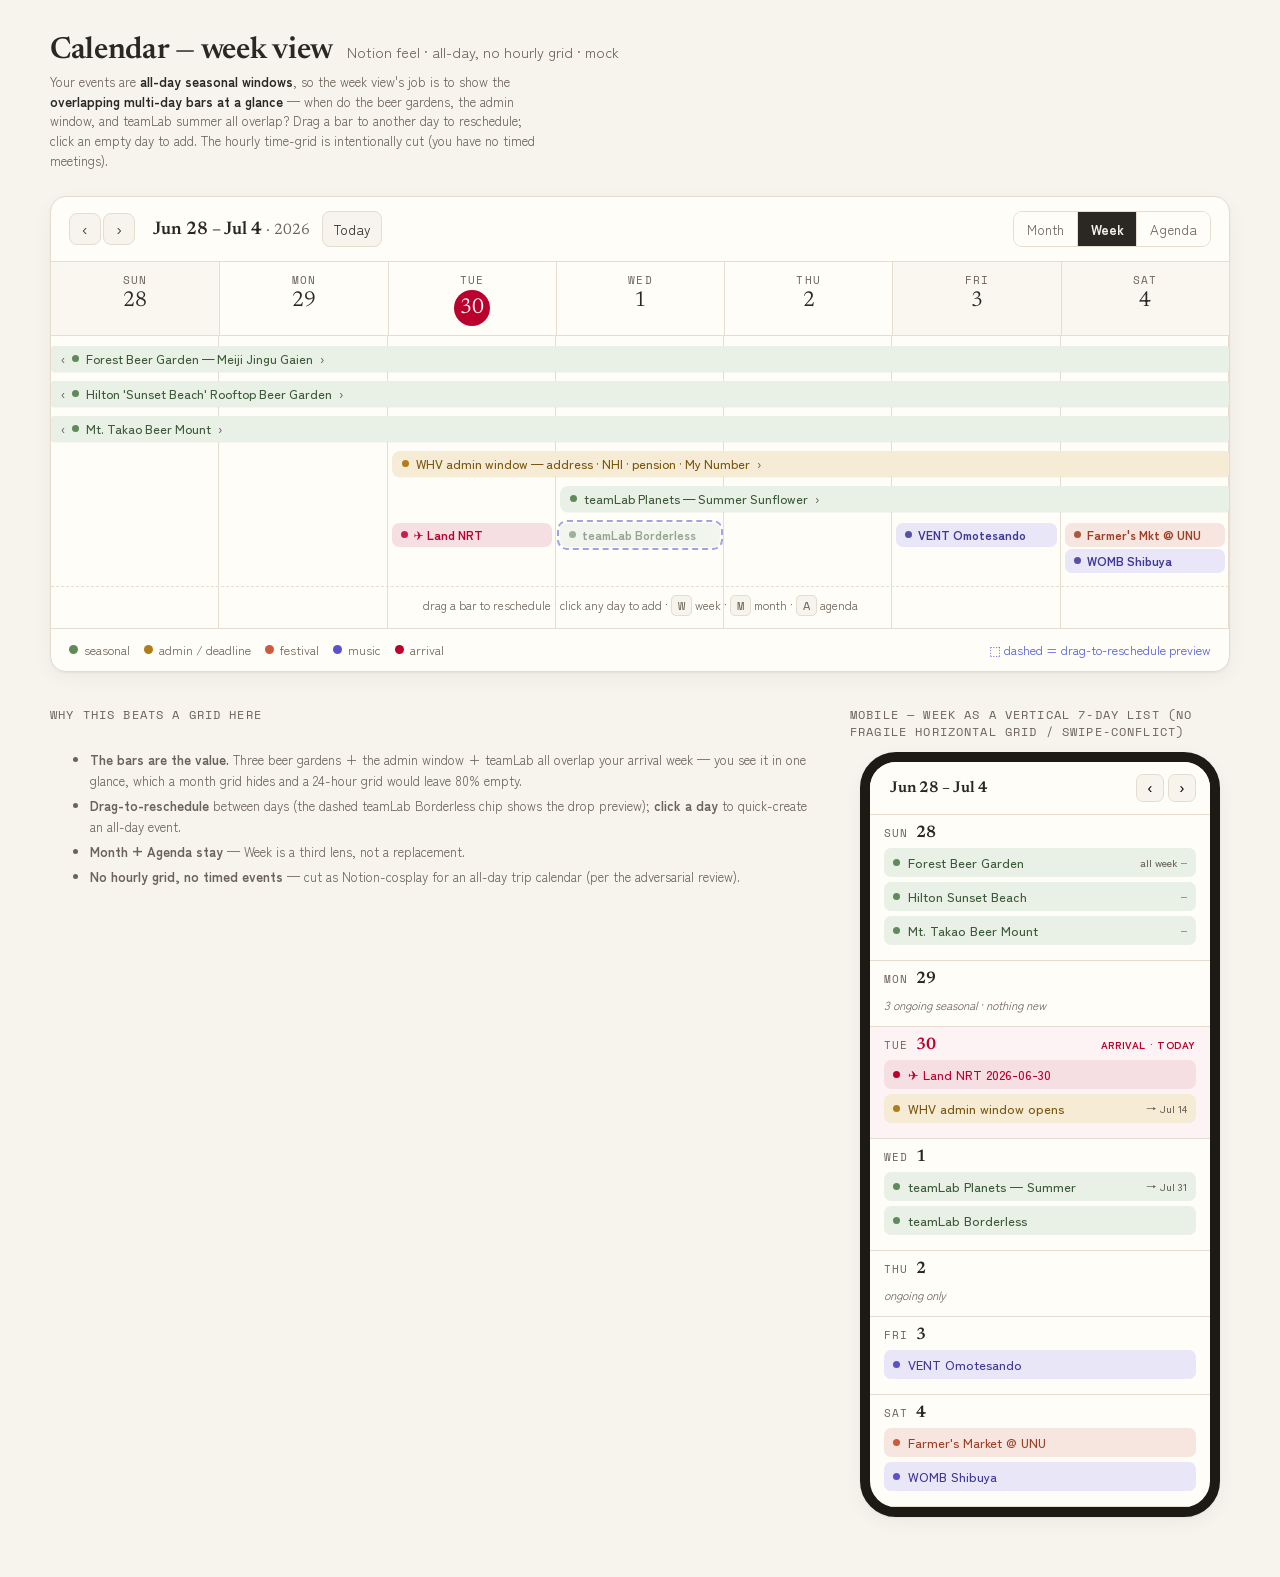
==== docs/mockups/calendar-week.html @ b3aecd59 "docs: calendar week-view mock (v1 — to be revised per review: real --c-* colors, outline-today, lane" ====
<!DOCTYPE html>
<html lang="en">
<head>
<meta charset="UTF-8">
<meta name="viewport" content="width=device-width, initial-scale=1.0">
<title>Calendar — Notion-style week view (mock)</title>
<link rel="preconnect" href="https://fonts.googleapis.com">
<link rel="preconnect" href="https://fonts.gstatic.com" crossorigin>
<link href="https://fonts.googleapis.com/css2?family=Newsreader:opsz,wght@6..72,400;6..72,600&family=Zen+Kaku+Gothic+New:wght@400;500;700&family=Space+Mono:wght@400;700&display=swap" rel="stylesheet">
<style>
  :root{
    --paper:#f7f4ee; --card:#fffdf8; --ink:#2b2824; --ink-soft:#6b6359; --line:#e4ddd0;
    --red:#bc002d; --indigo:#4f5bd5;
    --seasonal:#5f8a5c; --seasonal-bg:#e9f0e6;
    --admin:#b07d18;  --admin-bg:#f6ecd6;
    --festival:#cc5a3c; --festival-bg:#f7e6df;
    --music:#5a52c9;  --music-bg:#e8e6f7;
    --arrival:#bc002d; --arrival-bg:#f6dfe3;
    --r:10px; --shadow:0 1px 2px rgba(60,50,30,.06),0 6px 18px rgba(60,50,30,.05);
  }
  *{box-sizing:border-box;}
  body{margin:0;background:var(--paper);color:var(--ink);font-family:"Zen Kaku Gothic New",system-ui,sans-serif;
    -webkit-font-smoothing:antialiased;padding:36px 28px 60px;}
  .wrap{max-width:1180px;margin:0 auto;}
  .pagehead{display:flex;align-items:baseline;gap:14px;margin-bottom:6px;}
  .pagehead h1{font-family:"Newsreader",serif;font-weight:600;font-size:1.9rem;margin:0;letter-spacing:-.01em;}
  .pagehead .sub{color:var(--ink-soft);font-size:.9rem;}
  .note{color:var(--ink-soft);font-size:.82rem;margin:0 0 26px;max-width:70ch;line-height:1.5;}
  .note b{color:var(--ink);font-weight:700;}

  /* ---- toolbar ---- */
  .cal{background:var(--card);border:1px solid var(--line);border-radius:16px;box-shadow:var(--shadow);overflow:hidden;}
  .toolbar{display:flex;align-items:center;gap:12px;padding:14px 18px;border-bottom:1px solid var(--line);}
  .nav{display:flex;align-items:center;gap:2px;}
  .nav button{font:inherit;width:32px;height:32px;border:1px solid var(--line);background:var(--paper);border-radius:8px;cursor:pointer;color:var(--ink);font-size:1rem;line-height:1;}
  .nav button:hover{border-color:var(--ink-soft);}
  .range{font-family:"Newsreader",serif;font-size:1.15rem;font-weight:600;margin-left:6px;}
  .range em{font-style:normal;color:var(--ink-soft);font-weight:400;font-size:.95rem;}
  .seg{display:flex;border:1px solid var(--line);border-radius:9px;overflow:hidden;margin-left:auto;}
  .seg button{font:inherit;font-size:.84rem;padding:.42rem .8rem;border:none;background:var(--card);color:var(--ink-soft);cursor:pointer;}
  .seg button+button{border-left:1px solid var(--line);}
  .seg button.on{background:var(--ink);color:var(--paper);font-weight:600;}
  .today-btn{font:inherit;font-size:.84rem;padding:.42rem .7rem;border:1px solid var(--line);background:var(--paper);border-radius:8px;cursor:pointer;color:var(--ink);}

  /* ---- week grid ---- */
  .daysrow{display:grid;grid-template-columns:repeat(7,1fr);border-bottom:1px solid var(--line);}
  .dayhd{padding:10px 8px 9px;text-align:center;border-left:1px solid var(--line);}
  .dayhd:first-child{border-left:none;}
  .dayhd .dn{font-family:"Space Mono",monospace;font-size:.66rem;letter-spacing:.12em;text-transform:uppercase;color:var(--ink-soft);}
  .dayhd .dd{font-family:"Newsreader",serif;font-size:1.35rem;line-height:1.1;margin-top:2px;}
  .dayhd.today .dd{display:inline-block;background:var(--red);color:#fff;border-radius:50%;width:36px;height:36px;line-height:36px;}
  .dayhd.weekend{background:#faf7f0;}

  .allday{position:relative;display:grid;grid-template-columns:repeat(7,1fr);gap:5px 0;padding:8px 0 10px;background:linear-gradient(#fffdf8,#fffdf8);}
  /* column guide lines */
  .allday::before{content:"";position:absolute;inset:0;background:
    repeating-linear-gradient(90deg,transparent 0,transparent calc(100%/7 - 1px),var(--line) calc(100%/7 - 1px),var(--line) calc(100%/7));
    pointer-events:none;}
  .lane{grid-column:1/8;display:grid;grid-template-columns:repeat(7,1fr);align-items:center;height:30px;position:relative;z-index:1;}
  .bar{margin:0 4px;height:26px;display:flex;align-items:center;gap:7px;padding:0 10px;border-radius:8px;
    font-size:.78rem;font-weight:500;white-space:nowrap;overflow:hidden;cursor:grab;
    box-shadow:0 1px 0 rgba(0,0,0,.03);}
  .bar .dot{width:7px;height:7px;border-radius:50%;flex:0 0 auto;}
  .bar.cont-l{border-top-left-radius:3px;border-bottom-left-radius:3px;margin-left:0;}
  .bar.cont-r{border-top-right-radius:3px;border-bottom-right-radius:3px;margin-right:0;}
  .bar .arr{color:var(--ink-soft);font-size:.7rem;}
  .b-seasonal{background:var(--seasonal-bg);color:#3c5a3a;} .b-seasonal .dot{background:var(--seasonal);}
  .b-admin{background:var(--admin-bg);color:#7a5710;} .b-admin .dot{background:var(--admin);}
  .b-festival{background:var(--festival-bg);color:#9c3f26;} .b-festival .dot{background:var(--festival);}
  .b-music{background:var(--music-bg);color:#3f3895;} .b-music .dot{background:var(--music);}
  /* a single-day chip sits in one column */
  .chips{grid-column:1/8;display:grid;grid-template-columns:repeat(7,1fr);align-items:start;padding-top:2px;position:relative;z-index:1;}
  .chip{margin:2px 4px;height:24px;border-radius:7px;display:flex;align-items:center;gap:6px;padding:0 9px;font-size:.76rem;font-weight:600;white-space:nowrap;overflow:hidden;cursor:grab;}
  .chip.arrival{background:var(--arrival-bg);color:var(--arrival);}
  .chip.festival{background:var(--festival-bg);color:#9c3f26;}
  .chip.music{background:var(--music-bg);color:#3f3895;}
  .chip.seasonal{background:var(--seasonal-bg);color:#3c5a3a;}
  .chip .dot{width:7px;height:7px;border-radius:50%;background:currentColor;flex:0 0 auto;opacity:.85;}

  /* drag ghost suggestion */
  .ghost{outline:2px dashed var(--indigo);outline-offset:1px;opacity:.55;}
  .addhint{grid-column:1/8;text-align:center;color:var(--ink-soft);font-size:.74rem;padding:9px 0 4px;border-top:1px dashed var(--line);margin-top:6px;}
  .addhint kbd{font-family:"Space Mono",monospace;background:var(--paper);border:1px solid var(--line);border-radius:5px;padding:1px 6px;font-size:.72rem;}

  /* legend */
  .legend{display:flex;flex-wrap:wrap;gap:14px;padding:12px 18px;border-top:1px solid var(--line);font-size:.78rem;color:var(--ink-soft);}
  .legend span{display:inline-flex;align-items:center;gap:6px;}
  .legend i{width:9px;height:9px;border-radius:50%;}

  /* ---- mobile panel ---- */
  .panels{display:grid;grid-template-columns:1fr 380px;gap:30px;align-items:start;margin-top:34px;}
  @media(max-width:1080px){.panels{grid-template-columns:1fr;}}
  .panel-label{font-family:"Space Mono",monospace;font-size:.72rem;letter-spacing:.1em;text-transform:uppercase;color:var(--ink-soft);margin:0 0 12px;}
  .phone{width:360px;margin:0 auto;border:10px solid #1d1a16;border-radius:36px;background:var(--card);overflow:hidden;box-shadow:var(--shadow);}
  .phone .ptop{background:var(--card);border-bottom:1px solid var(--line);padding:12px 14px;display:flex;align-items:center;gap:8px;}
  .phone .ptop .range{font-size:.98rem;}
  .phone .pnav{margin-left:auto;display:flex;gap:4px;}
  .phone .pnav button{width:28px;height:28px;border:1px solid var(--line);background:var(--paper);border-radius:7px;font-size:.9rem;cursor:pointer;}
  .mday{border-bottom:1px solid var(--line);padding:10px 14px;}
  .mday.today{background:#fdf3f4;}
  .mday .mh{display:flex;align-items:baseline;gap:8px;margin-bottom:7px;}
  .mday .mh .mdn{font-family:"Space Mono",monospace;font-size:.66rem;letter-spacing:.1em;text-transform:uppercase;color:var(--ink-soft);}
  .mday .mh .mdd{font-family:"Newsreader",serif;font-size:1.05rem;font-weight:600;}
  .mday.today .mh .mdd{color:var(--red);}
  .mday .mh .mtoday{margin-left:auto;font-size:.64rem;color:var(--red);font-weight:700;letter-spacing:.06em;}
  .mev{display:flex;align-items:center;gap:8px;padding:5px 9px;border-radius:7px;font-size:.8rem;font-weight:500;margin-bottom:5px;}
  .mev .dot{width:7px;height:7px;border-radius:50%;flex:0 0 auto;}
  .mev .cont{margin-left:auto;color:var(--ink-soft);font-size:.66rem;}
  .mev.s{background:var(--seasonal-bg);color:#3c5a3a;} .mev.s .dot{background:var(--seasonal);}
  .mev.a{background:var(--admin-bg);color:#7a5710;} .mev.a .dot{background:var(--admin);}
  .mev.f{background:var(--festival-bg);color:#9c3f26;} .mev.f .dot{background:var(--festival);}
  .mev.m{background:var(--music-bg);color:#3f3895;} .mev.m .dot{background:var(--music);}
  .mev.ar{background:var(--arrival-bg);color:var(--arrival);} .mev.ar .dot{background:var(--arrival);}
  .mempty{color:var(--ink-soft);font-size:.74rem;font-style:italic;padding:2px 0 3px;}
  .callouts{margin-top:26px;font-size:.82rem;color:var(--ink-soft);line-height:1.6;}
  .callouts li{margin-bottom:4px;}
</style>
</head>
<body>
<div class="wrap">
  <div class="pagehead"><h1>Calendar — week view</h1><span class="sub">Notion feel · all-day, no hourly grid · mock</span></div>
  <p class="note">Your events are <b>all-day seasonal windows</b>, so the week view's job is to show the <b>overlapping multi-day bars at a glance</b> — when do the beer gardens, the admin window, and teamLab summer all overlap? Drag a bar to another day to reschedule; click an empty day to add. The hourly time-grid is intentionally cut (you have no timed meetings).</p>

  <!-- ===================== DESKTOP WEEK ===================== -->
  <div class="cal">
    <div class="toolbar">
      <div class="nav"><button aria-label="Previous week">‹</button><button aria-label="Next week">›</button></div>
      <span class="range">Jun 28 – Jul 4 <em>· 2026</em></span>
      <button class="today-btn">Today</button>
      <div class="seg"><button>Month</button><button class="on">Week</button><button>Agenda</button></div>
    </div>

    <div class="daysrow">
      <div class="dayhd weekend"><div class="dn">Sun</div><div class="dd">28</div></div>
      <div class="dayhd"><div class="dn">Mon</div><div class="dd">29</div></div>
      <div class="dayhd today"><div class="dn">Tue</div><div class="dd">30</div></div>
      <div class="dayhd"><div class="dn">Wed</div><div class="dd">1</div></div>
      <div class="dayhd"><div class="dn">Thu</div><div class="dd">2</div></div>
      <div class="dayhd weekend"><div class="dn">Fri</div><div class="dd">3</div></div>
      <div class="dayhd weekend"><div class="dn">Sat</div><div class="dd">4</div></div>
    </div>

    <div class="allday">
      <!-- multi-day seasonal bars (span columns; cont arrows = continues beyond the week) -->
      <div class="lane"><div class="bar b-seasonal cont-l cont-r" style="grid-column:1/8"><span class="arr">‹</span><span class="dot"></span>Forest Beer Garden — Meiji Jingu Gaien<span class="arr">›</span></div></div>
      <div class="lane"><div class="bar b-seasonal cont-l cont-r" style="grid-column:1/8"><span class="arr">‹</span><span class="dot"></span>Hilton 'Sunset Beach' Rooftop Beer Garden<span class="arr">›</span></div></div>
      <div class="lane"><div class="bar b-seasonal cont-l cont-r" style="grid-column:1/8"><span class="arr">‹</span><span class="dot"></span>Mt. Takao Beer Mount<span class="arr">›</span></div></div>
      <div class="lane"><div class="bar b-admin cont-r" style="grid-column:3/8"><span class="dot"></span>WHV admin window — address · NHI · pension · My Number<span class="arr">›</span></div></div>
      <div class="lane"><div class="bar b-seasonal cont-r" style="grid-column:4/8"><span class="dot"></span>teamLab Planets — Summer Sunflower<span class="arr">›</span></div></div>
      <!-- single-day chips, each in its own column -->
      <div class="chips">
        <div></div><div></div>
        <div><div class="chip arrival"><span class="dot"></span>✈ Land NRT</div></div>
        <div><div class="chip seasonal ghost"><span class="dot"></span>teamLab Borderless</div></div>
        <div></div>
        <div><div class="chip music"><span class="dot"></span>VENT Omotesando</div></div>
        <div><div class="chip festival"><span class="dot"></span>Farmer's Mkt @ UNU</div><div class="chip music"><span class="dot"></span>WOMB Shibuya</div></div>
      </div>
      <div class="addhint">drag a bar to reschedule · click any day to add · <kbd>W</kbd> week · <kbd>M</kbd> month · <kbd>A</kbd> agenda</div>
    </div>

    <div class="legend">
      <span><i style="background:var(--seasonal)"></i>seasonal</span>
      <span><i style="background:var(--admin)"></i>admin / deadline</span>
      <span><i style="background:var(--festival)"></i>festival</span>
      <span><i style="background:var(--music)"></i>music</span>
      <span><i style="background:var(--arrival)"></i>arrival</span>
      <span style="margin-left:auto;color:var(--indigo)">⬚ dashed = drag-to-reschedule preview</span>
    </div>
  </div>

  <!-- ===================== MOBILE ===================== -->
  <div class="panels">
    <div>
      <p class="panel-label">Why this beats a grid here</p>
      <ul class="callouts">
        <li><b>The bars are the value.</b> Three beer gardens + the admin window + teamLab all overlap your arrival week — you see it in one glance, which a month grid hides and a 24-hour grid would leave 80% empty.</li>
        <li><b>Drag-to-reschedule</b> between days (the dashed teamLab Borderless chip shows the drop preview); <b>click a day</b> to quick-create an all-day event.</li>
        <li><b>Month + Agenda stay</b> — Week is a third lens, not a replacement.</li>
        <li><b>No hourly grid, no timed events</b> — cut as Notion-cosplay for an all-day trip calendar (per the adversarial review).</li>
      </ul>
    </div>
    <div>
      <p class="panel-label">Mobile — week as a vertical 7-day list (no fragile horizontal grid / swipe-conflict)</p>
      <div class="phone">
        <div class="ptop"><span class="range">Jun 28 – Jul 4</span><div class="pnav"><button>‹</button><button>›</button></div></div>
        <div class="mday"><div class="mh"><span class="mdn">Sun</span><span class="mdd">28</span></div>
          <div class="mev s"><span class="dot"></span>Forest Beer Garden<span class="cont">all week ┄</span></div>
          <div class="mev s"><span class="dot"></span>Hilton Sunset Beach<span class="cont">┄</span></div>
          <div class="mev s"><span class="dot"></span>Mt. Takao Beer Mount<span class="cont">┄</span></div>
        </div>
        <div class="mday"><div class="mh"><span class="mdn">Mon</span><span class="mdd">29</span></div>
          <div class="mempty">3 ongoing seasonal · nothing new</div>
        </div>
        <div class="mday today"><div class="mh"><span class="mdn">Tue</span><span class="mdd">30</span><span class="mtoday">ARRIVAL · TODAY</span></div>
          <div class="mev ar"><span class="dot"></span>✈ Land NRT 2026-06-30</div>
          <div class="mev a"><span class="dot"></span>WHV admin window opens<span class="cont">→ Jul 14</span></div>
        </div>
        <div class="mday"><div class="mh"><span class="mdn">Wed</span><span class="mdd">1</span></div>
          <div class="mev s"><span class="dot"></span>teamLab Planets — Summer<span class="cont">→ Jul 31</span></div>
          <div class="mev s"><span class="dot"></span>teamLab Borderless</div>
        </div>
        <div class="mday"><div class="mh"><span class="mdn">Thu</span><span class="mdd">2</span></div><div class="mempty">ongoing only</div></div>
        <div class="mday"><div class="mh"><span class="mdn">Fri</span><span class="mdd">3</span></div>
          <div class="mev m"><span class="dot"></span>VENT Omotesando</div>
        </div>
        <div class="mday"><div class="mh"><span class="mdn">Sat</span><span class="mdd">4</span></div>
          <div class="mev f"><span class="dot"></span>Farmer's Market @ UNU</div>
          <div class="mev m"><span class="dot"></span>WOMB Shibuya</div>
        </div>
      </div>
    </div>
  </div>
</div>
</body>
</html>
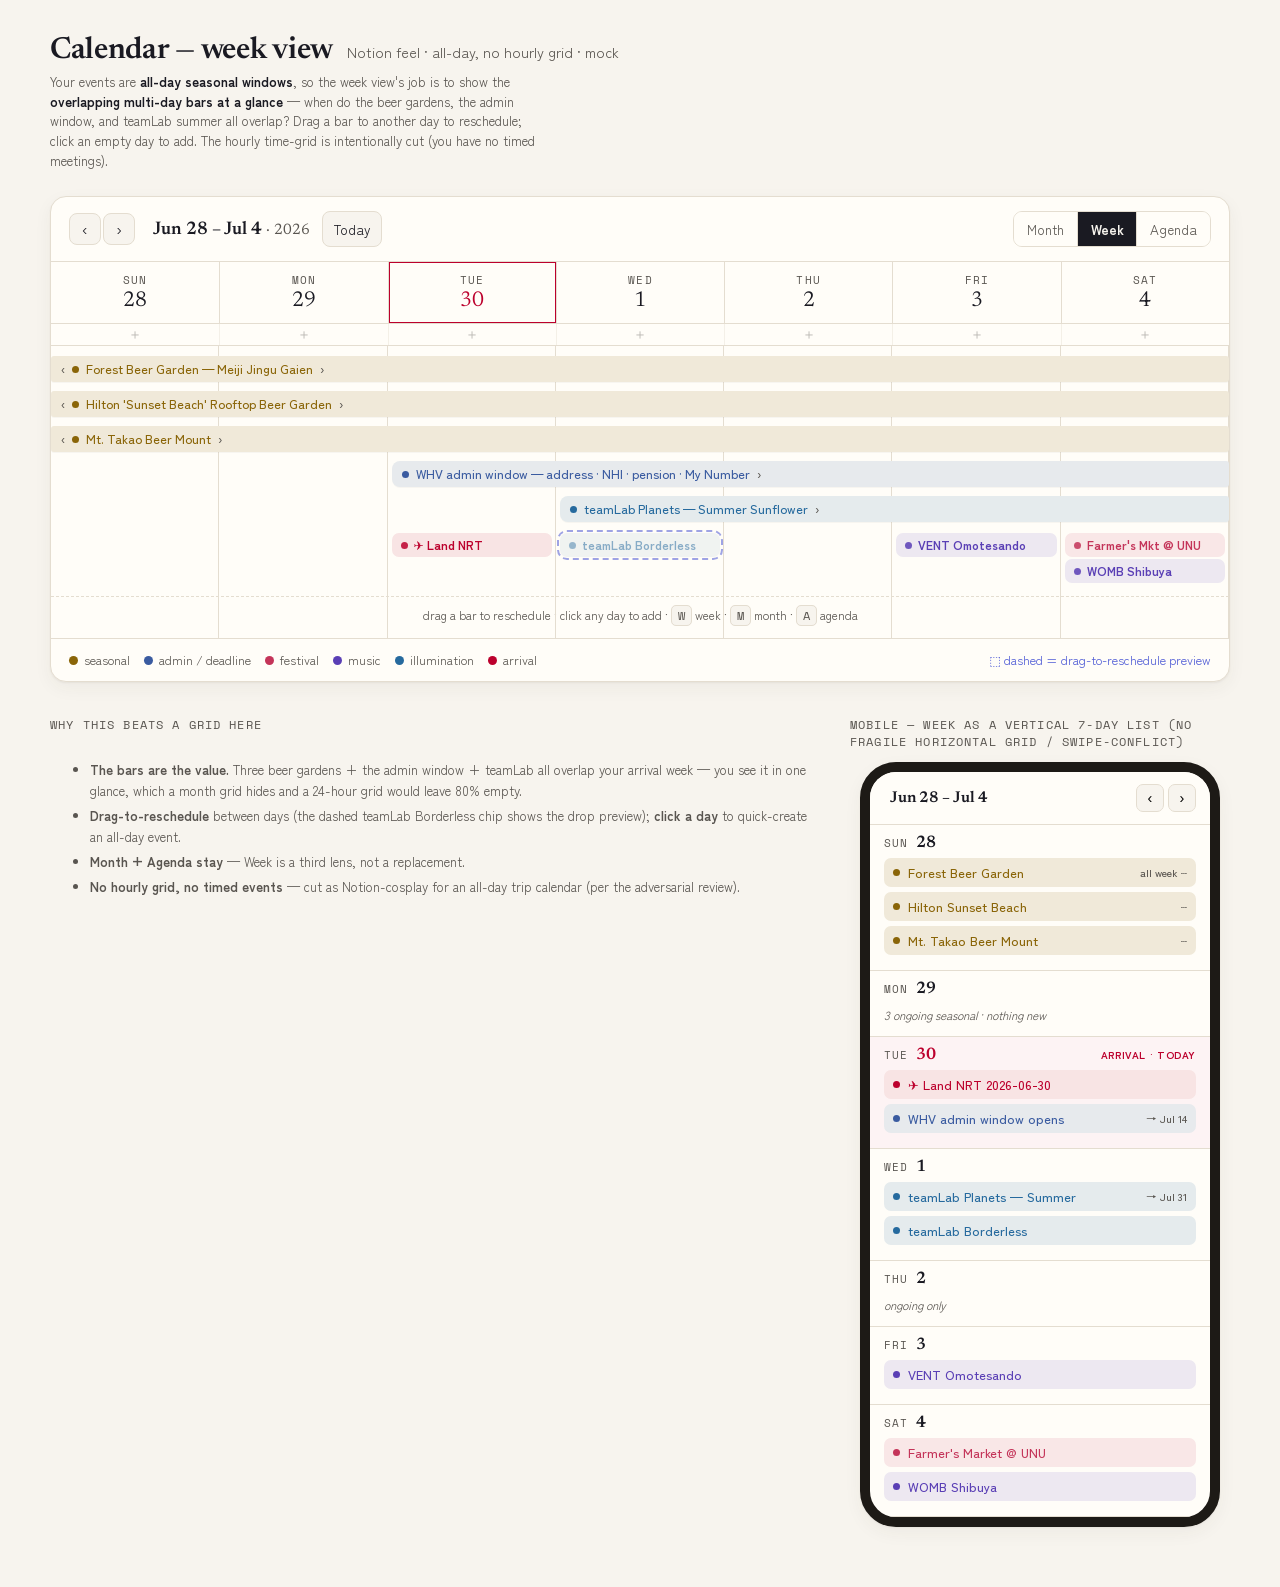
==== commit 3dbebed7: "feat(stage7): revise calendar week mock — real --c-* tokens + review fixes Swap invented palette for" ====
--- a/docs/mockups/calendar-week.html
+++ b/docs/mockups/calendar-week.html
@@ -9,13 +9,15 @@
 <link href="https://fonts.googleapis.com/css2?family=Newsreader:opsz,wght@6..72,400;6..72,600&family=Zen+Kaku+Gothic+New:wght@400;500;700&family=Space+Mono:wght@400;700&display=swap" rel="stylesheet">
 <style>
   :root{
-    --paper:#f7f4ee; --card:#fffdf8; --ink:#2b2824; --ink-soft:#6b6359; --line:#e4ddd0;
+    --paper:#f7f4ee; --card:#fffdf8; --ink:#1a1a22; --ink-soft:#595550; --line:#e4ddd0;
     --red:#bc002d; --indigo:#4f5bd5;
-    --seasonal:#5f8a5c; --seasonal-bg:#e9f0e6;
-    --admin:#b07d18;  --admin-bg:#f6ecd6;
-    --festival:#cc5a3c; --festival-bg:#f7e6df;
-    --music:#5a52c9;  --music-bg:#e8e6f7;
-    --arrival:#bc002d; --arrival-bg:#f6dfe3;
+    /* the app's REAL category tokens (style.css :root) + a matching tint via color-mix */
+    --seasonal:#8a6508; --seasonal-bg:color-mix(in srgb,#8a6508 13%,#fffdf8);
+    --admin:#3a5ba0;    --admin-bg:color-mix(in srgb,#3a5ba0 12%,#fffdf8);   /* WHV admin = --c-personal */
+    --festival:#c43459; --festival-bg:color-mix(in srgb,#c43459 11%,#fffdf8);
+    --music:#5a3fb5;    --music-bg:color-mix(in srgb,#5a3fb5 11%,#fffdf8);
+    --arrival:#bc002d;  --arrival-bg:color-mix(in srgb,#bc002d 10%,#fffdf8);  /* arrival = --c-holiday */
+    --illum:#266a9e;    --illum-bg:color-mix(in srgb,#266a9e 12%,#fffdf8);    /* teamLab = --c-illumination */
     --r:10px; --shadow:0 1px 2px rgba(60,50,30,.06),0 6px 18px rgba(60,50,30,.05);
   }
   *{box-sizing:border-box;}
@@ -44,12 +46,19 @@
 
   /* ---- week grid ---- */
   .daysrow{display:grid;grid-template-columns:repeat(7,1fr);border-bottom:1px solid var(--line);}
+  .dayhd{position:relative;}
+  .addrow{display:grid;grid-template-columns:repeat(7,1fr);border-bottom:1px solid var(--line);background:#fffdf8;}
+  .addrow button{border:none;border-left:1px solid var(--line);background:none;color:var(--ink-soft);opacity:.4;font-size:.85rem;line-height:1;padding:4px 0;cursor:pointer;transition:opacity .15s,background .15s,color .15s;}
+  .addrow button:first-child{border-left:none;}
+  .addrow button:hover{opacity:1;background:var(--seasonal-bg);color:var(--ink);}
   .dayhd{padding:10px 8px 9px;text-align:center;border-left:1px solid var(--line);}
   .dayhd:first-child{border-left:none;}
   .dayhd .dn{font-family:"Space Mono",monospace;font-size:.66rem;letter-spacing:.12em;text-transform:uppercase;color:var(--ink-soft);}
   .dayhd .dd{font-family:"Newsreader",serif;font-size:1.35rem;line-height:1.1;margin-top:2px;}
-  .dayhd.today .dd{display:inline-block;background:var(--red);color:#fff;border-radius:50%;width:36px;height:36px;line-height:36px;}
-  .dayhd.weekend{background:#faf7f0;}
+  /* today = red OUTLINE (matches .cal-cell.today in the app), not a filled circle */
+  .dayhd.today{box-shadow:inset 0 0 0 1px var(--red);}
+  .dayhd.today .dd{color:var(--red);}
+  .dayhd.weekend{background:var(--card);}
 
   .allday{position:relative;display:grid;grid-template-columns:repeat(7,1fr);gap:5px 0;padding:8px 0 10px;background:linear-gradient(#fffdf8,#fffdf8);}
   /* column guide lines */
@@ -64,17 +73,19 @@
   .bar.cont-l{border-top-left-radius:3px;border-bottom-left-radius:3px;margin-left:0;}
   .bar.cont-r{border-top-right-radius:3px;border-bottom-right-radius:3px;margin-right:0;}
   .bar .arr{color:var(--ink-soft);font-size:.7rem;}
-  .b-seasonal{background:var(--seasonal-bg);color:#3c5a3a;} .b-seasonal .dot{background:var(--seasonal);}
-  .b-admin{background:var(--admin-bg);color:#7a5710;} .b-admin .dot{background:var(--admin);}
-  .b-festival{background:var(--festival-bg);color:#9c3f26;} .b-festival .dot{background:var(--festival);}
-  .b-music{background:var(--music-bg);color:#3f3895;} .b-music .dot{background:var(--music);}
+  .b-seasonal{background:var(--seasonal-bg);color:var(--seasonal);} .b-seasonal .dot{background:var(--seasonal);}
+  .b-admin{background:var(--admin-bg);color:var(--admin);} .b-admin .dot{background:var(--admin);}
+  .b-festival{background:var(--festival-bg);color:var(--festival);} .b-festival .dot{background:var(--festival);}
+  .b-music{background:var(--music-bg);color:var(--music);} .b-music .dot{background:var(--music);}
+  .b-illum{background:var(--illum-bg);color:var(--illum);} .b-illum .dot{background:var(--illum);}
   /* a single-day chip sits in one column */
   .chips{grid-column:1/8;display:grid;grid-template-columns:repeat(7,1fr);align-items:start;padding-top:2px;position:relative;z-index:1;}
   .chip{margin:2px 4px;height:24px;border-radius:7px;display:flex;align-items:center;gap:6px;padding:0 9px;font-size:.76rem;font-weight:600;white-space:nowrap;overflow:hidden;cursor:grab;}
   .chip.arrival{background:var(--arrival-bg);color:var(--arrival);}
-  .chip.festival{background:var(--festival-bg);color:#9c3f26;}
-  .chip.music{background:var(--music-bg);color:#3f3895;}
-  .chip.seasonal{background:var(--seasonal-bg);color:#3c5a3a;}
+  .chip.festival{background:var(--festival-bg);color:var(--festival);}
+  .chip.music{background:var(--music-bg);color:var(--music);}
+  .chip.seasonal{background:var(--seasonal-bg);color:var(--seasonal);}
+  .chip.illum{background:var(--illum-bg);color:var(--illum);}
   .chip .dot{width:7px;height:7px;border-radius:50%;background:currentColor;flex:0 0 auto;opacity:.85;}
 
   /* drag ghost suggestion */
@@ -106,10 +117,11 @@
   .mev{display:flex;align-items:center;gap:8px;padding:5px 9px;border-radius:7px;font-size:.8rem;font-weight:500;margin-bottom:5px;}
   .mev .dot{width:7px;height:7px;border-radius:50%;flex:0 0 auto;}
   .mev .cont{margin-left:auto;color:var(--ink-soft);font-size:.66rem;}
-  .mev.s{background:var(--seasonal-bg);color:#3c5a3a;} .mev.s .dot{background:var(--seasonal);}
-  .mev.a{background:var(--admin-bg);color:#7a5710;} .mev.a .dot{background:var(--admin);}
-  .mev.f{background:var(--festival-bg);color:#9c3f26;} .mev.f .dot{background:var(--festival);}
-  .mev.m{background:var(--music-bg);color:#3f3895;} .mev.m .dot{background:var(--music);}
+  .mev.s{background:var(--seasonal-bg);color:var(--seasonal);} .mev.s .dot{background:var(--seasonal);}
+  .mev.a{background:var(--admin-bg);color:var(--admin);} .mev.a .dot{background:var(--admin);}
+  .mev.f{background:var(--festival-bg);color:var(--festival);} .mev.f .dot{background:var(--festival);}
+  .mev.m{background:var(--music-bg);color:var(--music);} .mev.m .dot{background:var(--music);}
+  .mev.illum{background:var(--illum-bg);color:var(--illum);} .mev.illum .dot{background:var(--illum);}
   .mev.ar{background:var(--arrival-bg);color:var(--arrival);} .mev.ar .dot{background:var(--arrival);}
   .mempty{color:var(--ink-soft);font-size:.74rem;font-style:italic;padding:2px 0 3px;}
   .callouts{margin-top:26px;font-size:.82rem;color:var(--ink-soft);line-height:1.6;}
@@ -136,8 +148,16 @@
       <div class="dayhd today"><div class="dn">Tue</div><div class="dd">30</div></div>
       <div class="dayhd"><div class="dn">Wed</div><div class="dd">1</div></div>
       <div class="dayhd"><div class="dn">Thu</div><div class="dd">2</div></div>
-      <div class="dayhd weekend"><div class="dn">Fri</div><div class="dd">3</div></div>
+      <div class="dayhd"><div class="dn">Fri</div><div class="dd">3</div></div>
       <div class="dayhd weekend"><div class="dn">Sat</div><div class="dd">4</div></div>
+    </div>
+
+    <!-- always-visible per-day add affordance (click a day to quick-create an all-day event) -->
+    <div class="addrow" aria-label="Add an event">
+      <button aria-label="Add on Sun 28">＋</button><button aria-label="Add on Mon 29">＋</button>
+      <button aria-label="Add on Tue 30">＋</button><button aria-label="Add on Wed 1">＋</button>
+      <button aria-label="Add on Thu 2">＋</button><button aria-label="Add on Fri 3">＋</button>
+      <button aria-label="Add on Sat 4">＋</button>
     </div>
 
     <div class="allday">
@@ -146,12 +166,12 @@
       <div class="lane"><div class="bar b-seasonal cont-l cont-r" style="grid-column:1/8"><span class="arr">‹</span><span class="dot"></span>Hilton 'Sunset Beach' Rooftop Beer Garden<span class="arr">›</span></div></div>
       <div class="lane"><div class="bar b-seasonal cont-l cont-r" style="grid-column:1/8"><span class="arr">‹</span><span class="dot"></span>Mt. Takao Beer Mount<span class="arr">›</span></div></div>
       <div class="lane"><div class="bar b-admin cont-r" style="grid-column:3/8"><span class="dot"></span>WHV admin window — address · NHI · pension · My Number<span class="arr">›</span></div></div>
-      <div class="lane"><div class="bar b-seasonal cont-r" style="grid-column:4/8"><span class="dot"></span>teamLab Planets — Summer Sunflower<span class="arr">›</span></div></div>
+      <div class="lane"><div class="bar b-illum cont-r" style="grid-column:4/8"><span class="dot"></span>teamLab Planets — Summer Sunflower<span class="arr">›</span></div></div>
       <!-- single-day chips, each in its own column -->
       <div class="chips">
         <div></div><div></div>
         <div><div class="chip arrival"><span class="dot"></span>✈ Land NRT</div></div>
-        <div><div class="chip seasonal ghost"><span class="dot"></span>teamLab Borderless</div></div>
+        <div><div class="chip illum ghost"><span class="dot"></span>teamLab Borderless</div></div>
         <div></div>
         <div><div class="chip music"><span class="dot"></span>VENT Omotesando</div></div>
         <div><div class="chip festival"><span class="dot"></span>Farmer's Mkt @ UNU</div><div class="chip music"><span class="dot"></span>WOMB Shibuya</div></div>
@@ -164,6 +184,7 @@
       <span><i style="background:var(--admin)"></i>admin / deadline</span>
       <span><i style="background:var(--festival)"></i>festival</span>
       <span><i style="background:var(--music)"></i>music</span>
+      <span><i style="background:var(--illum)"></i>illumination</span>
       <span><i style="background:var(--arrival)"></i>arrival</span>
       <span style="margin-left:auto;color:var(--indigo)">⬚ dashed = drag-to-reschedule preview</span>
     </div>
@@ -197,8 +218,8 @@
           <div class="mev a"><span class="dot"></span>WHV admin window opens<span class="cont">→ Jul 14</span></div>
         </div>
         <div class="mday"><div class="mh"><span class="mdn">Wed</span><span class="mdd">1</span></div>
-          <div class="mev s"><span class="dot"></span>teamLab Planets — Summer<span class="cont">→ Jul 31</span></div>
-          <div class="mev s"><span class="dot"></span>teamLab Borderless</div>
+          <div class="mev illum"><span class="dot"></span>teamLab Planets — Summer<span class="cont">→ Jul 31</span></div>
+          <div class="mev illum"><span class="dot"></span>teamLab Borderless</div>
         </div>
         <div class="mday"><div class="mh"><span class="mdn">Thu</span><span class="mdd">2</span></div><div class="mempty">ongoing only</div></div>
         <div class="mday"><div class="mh"><span class="mdn">Fri</span><span class="mdd">3</span></div>
